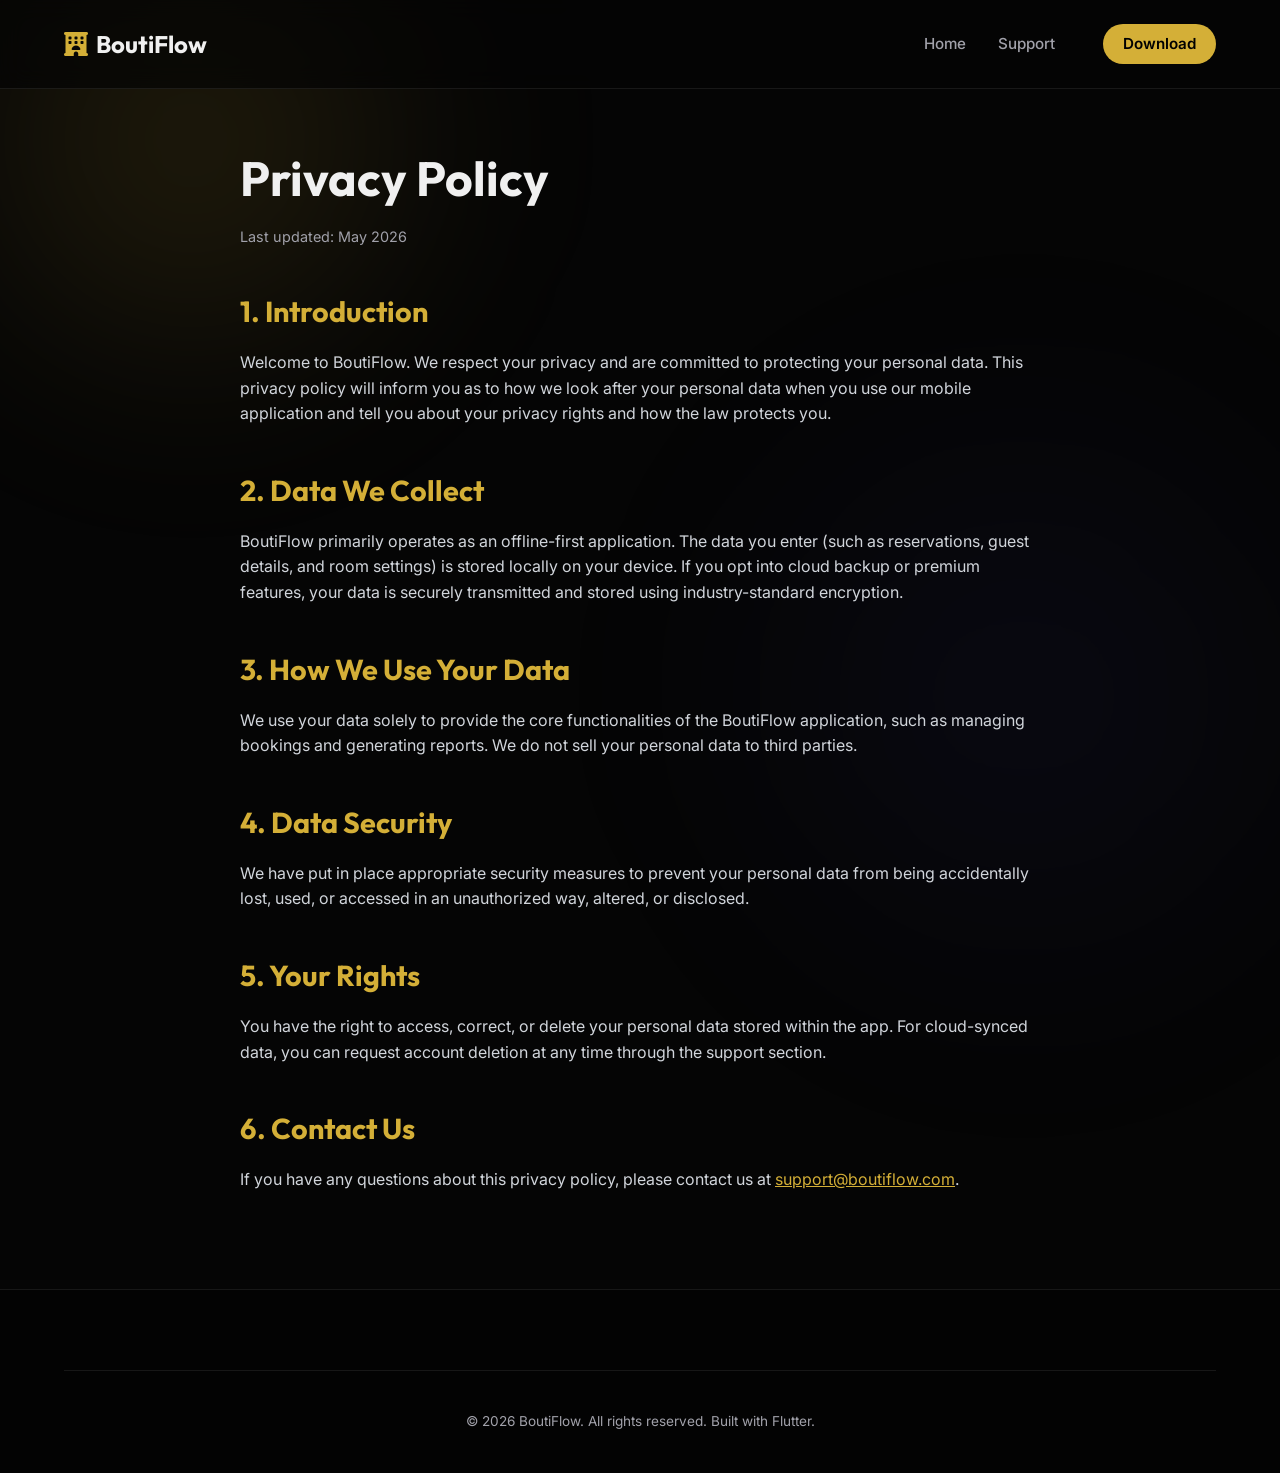
==== docs/privacy.html @ f064329c "Add website docs" ====
<!DOCTYPE html>
<html lang="en">
<head>
    <meta charset="UTF-8">
    <meta name="viewport" content="width=device-width, initial-scale=1.0">
    <title>Privacy Policy - BoutiFlow</title>
    <link rel="stylesheet" href="style.css">
    <link href="https://fonts.googleapis.com/css2?family=Inter:wght@400;500;600&family=Outfit:wght@500;700;800&display=swap" rel="stylesheet">
    <link rel="stylesheet" href="https://cdnjs.cloudflare.com/ajax/libs/font-awesome/6.4.0/css/all.min.css">
</head>
<body>
    <div class="bg-glow"></div>
    <div class="bg-glow-2"></div>

    <header>
        <div class="container">
            <a href="index.html" class="logo">
                <i class="fa-solid fa-hotel"></i>
                BoutiFlow
            </a>
            <nav>
                <a href="index.html">Home</a>
                <a href="support.html">Support</a>
                <a href="#" class="btn btn-primary" style="padding: 8px 20px; margin-left: 16px;">Download</a>
            </nav>
        </div>
    </header>

    <main class="legal-content">
        <h1>Privacy Policy</h1>
        <p class="last-updated">Last updated: May 2026</p>
        
        <h2>1. Introduction</h2>
        <p>Welcome to BoutiFlow. We respect your privacy and are committed to protecting your personal data. This privacy policy will inform you as to how we look after your personal data when you use our mobile application and tell you about your privacy rights and how the law protects you.</p>

        <h2>2. Data We Collect</h2>
        <p>BoutiFlow primarily operates as an offline-first application. The data you enter (such as reservations, guest details, and room settings) is stored locally on your device. If you opt into cloud backup or premium features, your data is securely transmitted and stored using industry-standard encryption.</p>

        <h2>3. How We Use Your Data</h2>
        <p>We use your data solely to provide the core functionalities of the BoutiFlow application, such as managing bookings and generating reports. We do not sell your personal data to third parties.</p>

        <h2>4. Data Security</h2>
        <p>We have put in place appropriate security measures to prevent your personal data from being accidentally lost, used, or accessed in an unauthorized way, altered, or disclosed.</p>

        <h2>5. Your Rights</h2>
        <p>You have the right to access, correct, or delete your personal data stored within the app. For cloud-synced data, you can request account deletion at any time through the support section.</p>

        <h2>6. Contact Us</h2>
        <p>If you have any questions about this privacy policy, please contact us at <a href="mailto:support@boutiflow.com" style="color:var(--accent-primary);">support@boutiflow.com</a>.</p>
    </main>

    <footer>
        <div class="container">
            <div class="copyright">
                &copy; 2026 BoutiFlow. All rights reserved. Built with Flutter.
            </div>
        </div>
    </footer>
</body>
</html>
---- docs/style.css ----
:root {
    --bg-color: #050505;
    --text-main: #f0f0f0;
    --text-muted: #a1a1aa;
    --accent-primary: #d4af37; /* Gold */
    --accent-secondary: #e2c058;
    --glass-bg: rgba(255, 255, 255, 0.03);
    --glass-border: rgba(255, 255, 255, 0.08);
    --glass-hover: rgba(255, 255, 255, 0.06);
}

* {
    margin: 0;
    padding: 0;
    box-sizing: border-box;
}

body {
    font-family: 'Inter', -apple-system, BlinkMacSystemFont, sans-serif;
    background-color: var(--bg-color);
    color: var(--text-main);
    line-height: 1.6;
    overflow-x: hidden;
}

/* Background Gradients */
.bg-glow {
    position: fixed;
    top: -20%;
    left: -10%;
    width: 50vw;
    height: 50vw;
    background: radial-gradient(circle, rgba(212, 175, 55, 0.15) 0%, rgba(5, 5, 5, 0) 70%);
    z-index: -1;
    filter: blur(80px);
}

.bg-glow-2 {
    position: fixed;
    bottom: -20%;
    right: -10%;
    width: 60vw;
    height: 60vw;
    background: radial-gradient(circle, rgba(50, 50, 150, 0.1) 0%, rgba(5, 5, 5, 0) 70%);
    z-index: -1;
    filter: blur(80px);
}

.container {
    max-width: 1200px;
    margin: 0 auto;
    padding: 0 24px;
}

/* Header */
header {
    padding: 24px 0;
    position: fixed;
    width: 100%;
    top: 0;
    z-index: 100;
    backdrop-filter: blur(12px);
    -webkit-backdrop-filter: blur(12px);
    border-bottom: 1px solid var(--glass-border);
    background: rgba(5, 5, 5, 0.7);
}

header .container {
    display: flex;
    justify-content: space-between;
    align-items: center;
}

.logo {
    font-family: 'Outfit', sans-serif;
    font-size: 1.5rem;
    font-weight: 700;
    color: var(--text-main);
    display: flex;
    align-items: center;
    gap: 8px;
    text-decoration: none;
}

.logo i {
    color: var(--accent-primary);
}

nav {
    display: flex;
    align-items: center;
    gap: 32px;
}

nav a {
    color: var(--text-muted);
    text-decoration: none;
    font-size: 0.95rem;
    font-weight: 500;
    transition: color 0.2s ease;
}

nav a:hover {
    color: var(--text-main);
}

/* Buttons */
.btn {
    display: inline-flex;
    align-items: center;
    justify-content: center;
    padding: 12px 28px;
    border-radius: 99px;
    font-weight: 600;
    font-size: 0.95rem;
    text-decoration: none;
    transition: all 0.3s ease;
    cursor: pointer;
}

.btn-primary {
    background: var(--accent-primary);
    color: #000;
}

.btn-primary:hover {
    background: var(--accent-secondary);
    transform: translateY(-2px);
    box-shadow: 0 10px 20px rgba(212, 175, 55, 0.2);
}

.btn-secondary {
    background: var(--glass-bg);
    color: var(--text-main);
    border: 1px solid var(--glass-border);
}

.btn-secondary:hover {
    background: var(--glass-hover);
    border-color: var(--accent-primary);
    transform: translateY(-2px);
}

/* Hero Section */
.hero {
    padding: 180px 0 100px;
    text-align: center;
}

.hero h1 {
    font-family: 'Outfit', sans-serif;
    font-size: 4.5rem;
    line-height: 1.1;
    font-weight: 800;
    margin-bottom: 24px;
    letter-spacing: -0.02em;
}

.hero h1 span {
    background: linear-gradient(to right, var(--text-main), var(--accent-primary));
    -webkit-background-clip: text;
    -webkit-text-fill-color: transparent;
}

.hero p {
    font-size: 1.25rem;
    color: var(--text-muted);
    max-width: 600px;
    margin: 0 auto 40px;
}

.cta-buttons {
    display: flex;
    gap: 16px;
    justify-content: center;
    margin-bottom: 80px;
}

/* Stats */
.stats {
    padding: 40px 0;
    border-top: 1px solid var(--glass-border);
    border-bottom: 1px solid var(--glass-border);
    background: var(--glass-bg);
}

.stats-grid {
    display: grid;
    grid-template-columns: repeat(3, 1fr);
    text-align: center;
    gap: 20px;
}

.stat-item h4 {
    font-family: 'Outfit', sans-serif;
    font-size: 2.5rem;
    font-weight: 700;
    color: var(--accent-primary);
    margin-bottom: 4px;
}

.stat-item p {
    color: var(--text-muted);
    font-weight: 500;
}

/* Features */
.features {
    padding: 120px 0;
}

.features h2 {
    font-family: 'Outfit', sans-serif;
    font-size: 3rem;
    text-align: center;
    margin-bottom: 16px;
}

.feature-grid {
    display: grid;
    grid-template-columns: repeat(auto-fit, minmax(320px, 1fr));
    gap: 24px;
    margin-top: 60px;
}

.feature-card {
    background: var(--glass-bg);
    border: 1px solid var(--glass-border);
    border-radius: 24px;
    padding: 40px 32px;
    transition: all 0.3s ease;
}

.feature-card:hover {
    transform: translateY(-5px);
    border-color: rgba(212, 175, 55, 0.4);
    background: var(--glass-hover);
}

.feature-icon {
    width: 56px;
    height: 56px;
    border-radius: 16px;
    background: rgba(212, 175, 55, 0.1);
    color: var(--accent-primary);
    display: flex;
    align-items: center;
    justify-content: center;
    font-size: 24px;
    margin-bottom: 24px;
}

.feature-card h3 {
    font-family: 'Outfit', sans-serif;
    font-size: 1.5rem;
    margin-bottom: 12px;
}

.feature-card p {
    color: var(--text-muted);
    font-size: 0.95rem;
}

/* Footer */
footer {
    border-top: 1px solid var(--glass-border);
    padding: 80px 0 40px;
    background: rgba(0, 0, 0, 0.3);
}

.footer-content {
    display: grid;
    grid-template-columns: 2fr 1fr 1fr 1fr;
    gap: 40px;
    margin-bottom: 60px;
}

.footer-brand p {
    color: var(--text-muted);
    margin-top: 16px;
    font-size: 0.9rem;
    max-width: 300px;
}

.footer-links h4 {
    font-family: 'Outfit', sans-serif;
    margin-bottom: 20px;
    font-size: 1.1rem;
}

.footer-links ul {
    list-style: none;
}

.footer-links li {
    margin-bottom: 12px;
}

.footer-links a {
    color: var(--text-muted);
    text-decoration: none;
    transition: color 0.2s;
    font-size: 0.9rem;
}

.footer-links a:hover {
    color: var(--text-main);
}

.copyright {
    text-align: center;
    color: var(--text-muted);
    font-size: 0.85rem;
    padding-top: 40px;
    border-top: 1px solid var(--glass-border);
}

/* Legal Pages Styling */
.legal-content {
    padding: 140px 0 80px;
    max-width: 800px;
    margin: 0 auto;
}

.legal-content h1 {
    font-family: 'Outfit', sans-serif;
    font-size: 3rem;
    margin-bottom: 8px;
}

.legal-content .last-updated {
    color: var(--text-muted);
    margin-bottom: 40px;
    font-size: 0.9rem;
}

.legal-content h2 {
    font-family: 'Outfit', sans-serif;
    font-size: 1.8rem;
    margin: 40px 0 16px;
    color: var(--accent-primary);
}

.legal-content p {
    color: #d1d5db;
    margin-bottom: 16px;
}

.faq-item {
    background: var(--glass-bg);
    border: 1px solid var(--glass-border);
    border-radius: 16px;
    padding: 24px;
    margin-bottom: 16px;
}

.faq-item h3 {
    font-family: 'Outfit', sans-serif;
    font-size: 1.2rem;
    margin-bottom: 8px;
    color: var(--text-main);
}

.contact-box {
    background: linear-gradient(145deg, rgba(212,175,55,0.1) 0%, rgba(0,0,0,0) 100%);
    border: 1px solid var(--glass-border);
    border-radius: 24px;
    padding: 40px;
    text-align: center;
    margin-top: 60px;
}

.contact-box h2 {
    margin: 0 0 16px;
}

/* Responsive */
@media (max-width: 768px) {
    .hero h1 { font-size: 3rem; }
    .stats-grid { grid-template-columns: 1fr; gap: 40px; }
    .footer-content { grid-template-columns: 1fr 1fr; }
    .cta-buttons { flex-direction: column; padding: 0 20px; }
}
@media (max-width: 480px) {
    .footer-content { grid-template-columns: 1fr; }
    nav { display: none; } /* Add a hamburger menu for real app */
}
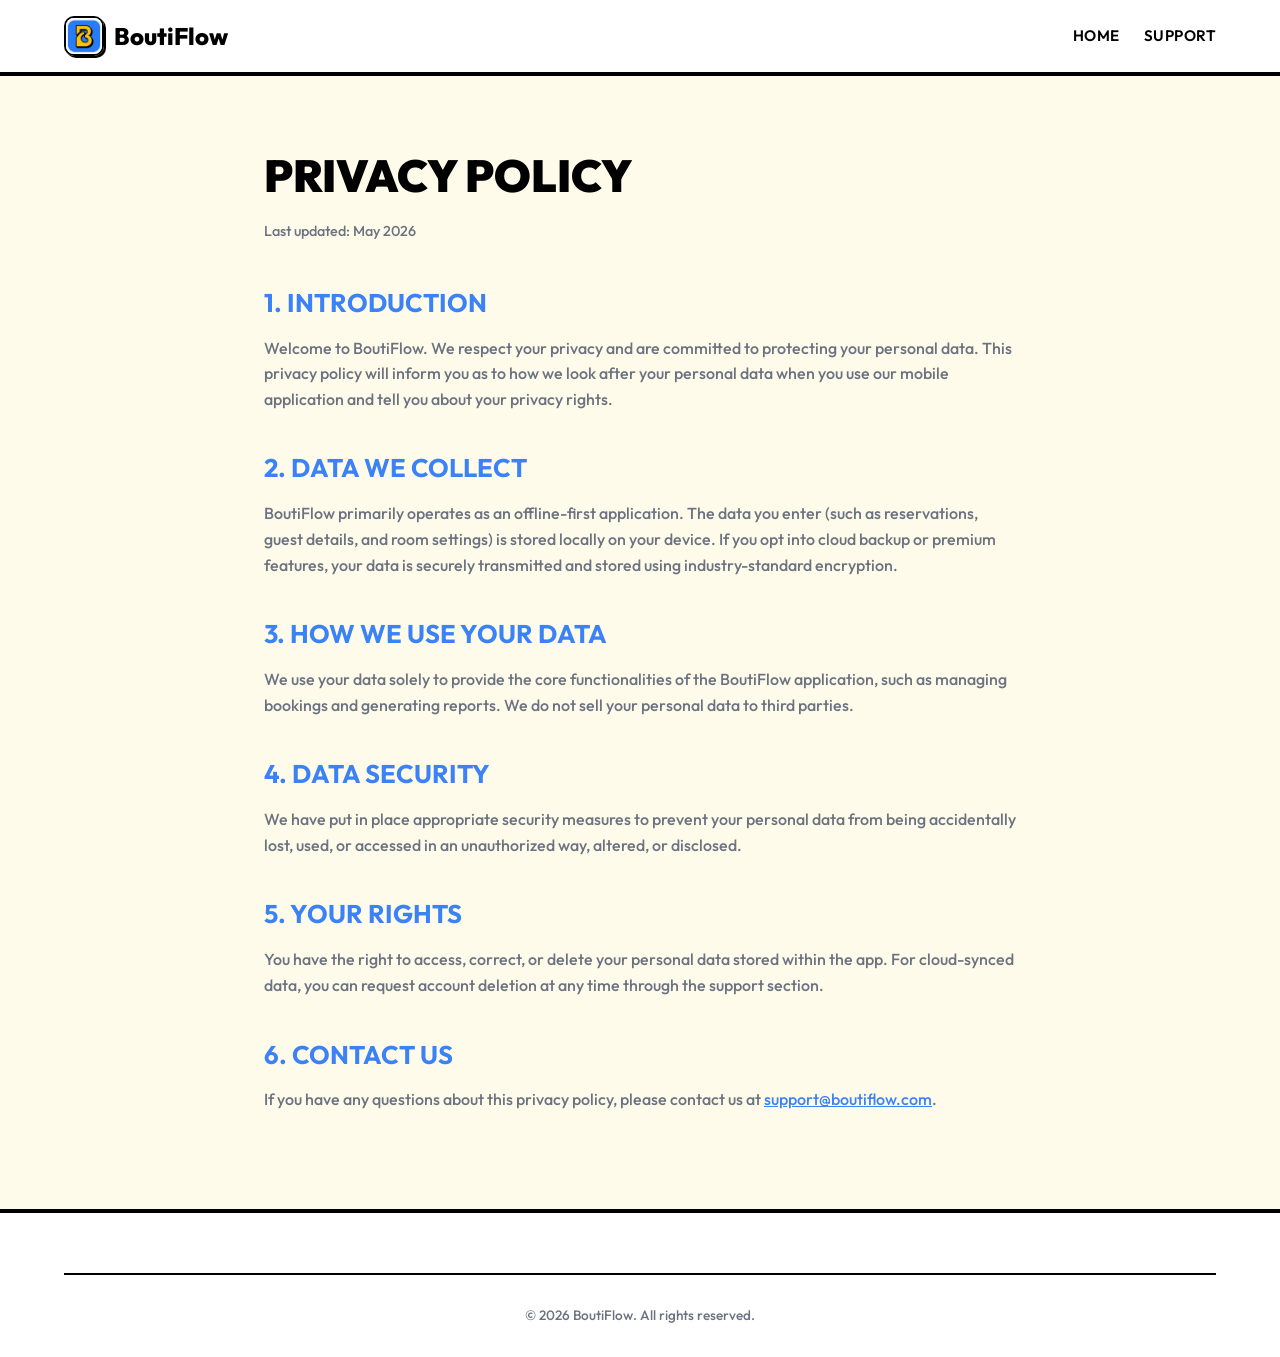
==== commit 91e3730b: "Neo Brutalist website with multi-language & app icon" ====
--- a/docs/privacy.html
+++ b/docs/privacy.html
@@ -5,55 +5,38 @@
     <meta name="viewport" content="width=device-width, initial-scale=1.0">
     <title>Privacy Policy - BoutiFlow</title>
     <link rel="stylesheet" href="style.css">
-    <link href="https://fonts.googleapis.com/css2?family=Inter:wght@400;500;600&family=Outfit:wght@500;700;800&display=swap" rel="stylesheet">
+    <link href="https://fonts.googleapis.com/css2?family=Outfit:wght@400;500;600;700;800;900&display=swap" rel="stylesheet">
     <link rel="stylesheet" href="https://cdnjs.cloudflare.com/ajax/libs/font-awesome/6.4.0/css/all.min.css">
 </head>
 <body>
-    <div class="bg-glow"></div>
-    <div class="bg-glow-2"></div>
-
     <header>
         <div class="container">
-            <a href="index.html" class="logo">
-                <i class="fa-solid fa-hotel"></i>
-                BoutiFlow
-            </a>
+            <a href="index.html" class="logo"><img src="app-icon.png" alt="BoutiFlow"> BoutiFlow</a>
             <nav>
                 <a href="index.html">Home</a>
                 <a href="support.html">Support</a>
-                <a href="#" class="btn btn-primary" style="padding: 8px 20px; margin-left: 16px;">Download</a>
             </nav>
         </div>
     </header>
-
     <main class="legal-content">
         <h1>Privacy Policy</h1>
         <p class="last-updated">Last updated: May 2026</p>
-        
         <h2>1. Introduction</h2>
-        <p>Welcome to BoutiFlow. We respect your privacy and are committed to protecting your personal data. This privacy policy will inform you as to how we look after your personal data when you use our mobile application and tell you about your privacy rights and how the law protects you.</p>
-
+        <p>Welcome to BoutiFlow. We respect your privacy and are committed to protecting your personal data. This privacy policy will inform you as to how we look after your personal data when you use our mobile application and tell you about your privacy rights.</p>
         <h2>2. Data We Collect</h2>
         <p>BoutiFlow primarily operates as an offline-first application. The data you enter (such as reservations, guest details, and room settings) is stored locally on your device. If you opt into cloud backup or premium features, your data is securely transmitted and stored using industry-standard encryption.</p>
-
         <h2>3. How We Use Your Data</h2>
         <p>We use your data solely to provide the core functionalities of the BoutiFlow application, such as managing bookings and generating reports. We do not sell your personal data to third parties.</p>
-
         <h2>4. Data Security</h2>
         <p>We have put in place appropriate security measures to prevent your personal data from being accidentally lost, used, or accessed in an unauthorized way, altered, or disclosed.</p>
-
         <h2>5. Your Rights</h2>
         <p>You have the right to access, correct, or delete your personal data stored within the app. For cloud-synced data, you can request account deletion at any time through the support section.</p>
-
         <h2>6. Contact Us</h2>
-        <p>If you have any questions about this privacy policy, please contact us at <a href="mailto:support@boutiflow.com" style="color:var(--accent-primary);">support@boutiflow.com</a>.</p>
+        <p>If you have any questions about this privacy policy, please contact us at <a href="mailto:support@boutiflow.com">support@boutiflow.com</a>.</p>
     </main>
-
     <footer>
         <div class="container">
-            <div class="copyright">
-                &copy; 2026 BoutiFlow. All rights reserved. Built with Flutter.
-            </div>
+            <div class="copyright">&copy; 2026 BoutiFlow. All rights reserved.</div>
         </div>
     </footer>
 </body>
--- a/docs/style.css
+++ b/docs/style.css
@@ -1,68 +1,43 @@
 :root {
-    --bg-color: #050505;
-    --text-main: #f0f0f0;
-    --text-muted: #a1a1aa;
-    --accent-primary: #d4af37; /* Gold */
-    --accent-secondary: #e2c058;
-    --glass-bg: rgba(255, 255, 255, 0.03);
-    --glass-border: rgba(255, 255, 255, 0.08);
-    --glass-hover: rgba(255, 255, 255, 0.06);
-}
-
-* {
-    margin: 0;
-    padding: 0;
-    box-sizing: border-box;
-}
+    --bg-cream: #FFFBEB;
+    --text-black: #000000;
+    --text-grey: #6B7280;
+    --white: #FFFFFF;
+    --blue: #3B82F6;
+    --red: #EF4444;
+    --green: #22C55E;
+    --purple: #A855F7;
+    --yellow: #FCD34D;
+    --orange: #F97316;
+    --pink: #EC4899;
+    --cyan: #06B6D4;
+    --border-width: 4px;
+    --border-radius: 16px;
+    --shadow: 4px 4px 0px #000;
+    --shadow-small: 2px 2px 0px #000;
+}
+
+* { margin: 0; padding: 0; box-sizing: border-box; }
 
 body {
-    font-family: 'Inter', -apple-system, BlinkMacSystemFont, sans-serif;
-    background-color: var(--bg-color);
-    color: var(--text-main);
+    font-family: 'Outfit', -apple-system, BlinkMacSystemFont, sans-serif;
+    background-color: var(--bg-cream);
+    color: var(--text-black);
     line-height: 1.6;
     overflow-x: hidden;
 }
 
-/* Background Gradients */
-.bg-glow {
-    position: fixed;
-    top: -20%;
-    left: -10%;
-    width: 50vw;
-    height: 50vw;
-    background: radial-gradient(circle, rgba(212, 175, 55, 0.15) 0%, rgba(5, 5, 5, 0) 70%);
-    z-index: -1;
-    filter: blur(80px);
-}
-
-.bg-glow-2 {
-    position: fixed;
-    bottom: -20%;
-    right: -10%;
-    width: 60vw;
-    height: 60vw;
-    background: radial-gradient(circle, rgba(50, 50, 150, 0.1) 0%, rgba(5, 5, 5, 0) 70%);
-    z-index: -1;
-    filter: blur(80px);
-}
-
-.container {
-    max-width: 1200px;
-    margin: 0 auto;
-    padding: 0 24px;
-}
+.container { max-width: 1200px; margin: 0 auto; padding: 0 24px; }
 
 /* Header */
 header {
-    padding: 24px 0;
+    padding: 16px 0;
     position: fixed;
     width: 100%;
     top: 0;
     z-index: 100;
-    backdrop-filter: blur(12px);
-    -webkit-backdrop-filter: blur(12px);
-    border-bottom: 1px solid var(--glass-border);
-    background: rgba(5, 5, 5, 0.7);
+    background: var(--white);
+    border-bottom: var(--border-width) solid var(--text-black);
 }
 
 header .container {
@@ -74,34 +49,61 @@
 .logo {
     font-family: 'Outfit', sans-serif;
     font-size: 1.5rem;
-    font-weight: 700;
-    color: var(--text-main);
+    font-weight: 800;
+    color: var(--text-black);
     display: flex;
     align-items: center;
-    gap: 8px;
+    gap: 10px;
     text-decoration: none;
 }
 
-.logo i {
-    color: var(--accent-primary);
-}
-
-nav {
-    display: flex;
-    align-items: center;
-    gap: 32px;
-}
+.logo img {
+    width: 40px;
+    height: 40px;
+    border-radius: 10px;
+    border: 2px solid var(--text-black);
+    box-shadow: var(--shadow-small);
+}
+
+nav { display: flex; align-items: center; gap: 24px; }
 
 nav a {
-    color: var(--text-muted);
+    color: var(--text-black);
     text-decoration: none;
     font-size: 0.95rem;
-    font-weight: 500;
-    transition: color 0.2s ease;
-}
-
-nav a:hover {
-    color: var(--text-main);
+    font-weight: 600;
+    text-transform: uppercase;
+    letter-spacing: 0.5px;
+    transition: color 0.2s;
+}
+
+nav a:hover { color: var(--blue); }
+
+.lang-switcher {
+    display: flex;
+    gap: 6px;
+    align-items: center;
+}
+
+.lang-switcher button {
+    background: var(--white);
+    border: 2px solid var(--text-black);
+    border-radius: 8px;
+    padding: 4px 10px;
+    font-family: 'Outfit', sans-serif;
+    font-weight: 700;
+    font-size: 0.75rem;
+    cursor: pointer;
+    transition: all 0.2s;
+    text-transform: uppercase;
+}
+
+.lang-switcher button:hover,
+.lang-switcher button.active {
+    background: var(--blue);
+    color: var(--white);
+    box-shadow: var(--shadow-small);
+    transform: translate(-1px, -1px);
 }
 
 /* Buttons */
@@ -109,79 +111,81 @@
     display: inline-flex;
     align-items: center;
     justify-content: center;
-    padding: 12px 28px;
-    border-radius: 99px;
-    font-weight: 600;
-    font-size: 0.95rem;
+    padding: 14px 28px;
+    border-radius: var(--border-radius);
+    font-weight: 700;
+    font-size: 1rem;
     text-decoration: none;
-    transition: all 0.3s ease;
+    text-transform: uppercase;
+    letter-spacing: 0.5px;
+    border: var(--border-width) solid var(--text-black);
+    box-shadow: var(--shadow);
+    transition: all 0.15s ease;
     cursor: pointer;
 }
 
-.btn-primary {
-    background: var(--accent-primary);
-    color: #000;
-}
-
-.btn-primary:hover {
-    background: var(--accent-secondary);
-    transform: translateY(-2px);
-    box-shadow: 0 10px 20px rgba(212, 175, 55, 0.2);
-}
-
-.btn-secondary {
-    background: var(--glass-bg);
-    color: var(--text-main);
-    border: 1px solid var(--glass-border);
-}
-
-.btn-secondary:hover {
-    background: var(--glass-hover);
-    border-color: var(--accent-primary);
-    transform: translateY(-2px);
-}
+.btn:hover {
+    transform: translate(-2px, -2px);
+    box-shadow: 6px 6px 0px #000;
+}
+
+.btn:active {
+    transform: translate(2px, 2px);
+    box-shadow: 0px 0px 0px #000;
+}
+
+.btn-primary { background: var(--blue); color: var(--white); }
+.btn-secondary { background: var(--green); color: var(--white); }
+.btn-yellow { background: var(--yellow); color: var(--text-black); }
 
 /* Hero Section */
 .hero {
-    padding: 180px 0 100px;
-    text-align: center;
+    padding: 160px 0 80px;
+    text-align: center;
+}
+
+.hero-icon {
+    width: 120px;
+    height: 120px;
+    border-radius: 28px;
+    border: var(--border-width) solid var(--text-black);
+    box-shadow: var(--shadow);
+    margin: 0 auto 32px;
 }
 
 .hero h1 {
     font-family: 'Outfit', sans-serif;
-    font-size: 4.5rem;
+    font-size: 4rem;
     line-height: 1.1;
-    font-weight: 800;
-    margin-bottom: 24px;
-    letter-spacing: -0.02em;
-}
-
-.hero h1 span {
-    background: linear-gradient(to right, var(--text-main), var(--accent-primary));
-    -webkit-background-clip: text;
-    -webkit-text-fill-color: transparent;
-}
+    font-weight: 900;
+    margin-bottom: 20px;
+    text-transform: uppercase;
+}
+
+.hero h1 span { color: var(--blue); }
 
 .hero p {
-    font-size: 1.25rem;
-    color: var(--text-muted);
-    max-width: 600px;
+    font-size: 1.2rem;
+    color: var(--text-grey);
+    max-width: 560px;
     margin: 0 auto 40px;
+    font-weight: 500;
 }
 
 .cta-buttons {
     display: flex;
     gap: 16px;
     justify-content: center;
-    margin-bottom: 80px;
+    flex-wrap: wrap;
+    margin-bottom: 60px;
 }
 
 /* Stats */
 .stats {
     padding: 40px 0;
-    border-top: 1px solid var(--glass-border);
-    border-bottom: 1px solid var(--glass-border);
-    background: var(--glass-bg);
+    border-top: var(--border-width) solid var(--text-black);
+    border-bottom: var(--border-width) solid var(--text-black);
+    background: var(--white);
 }
 
 .stats-grid {
@@ -194,194 +198,203 @@
 .stat-item h4 {
     font-family: 'Outfit', sans-serif;
     font-size: 2.5rem;
-    font-weight: 700;
-    color: var(--accent-primary);
+    font-weight: 900;
     margin-bottom: 4px;
 }
 
-.stat-item p {
-    color: var(--text-muted);
+.stat-item:nth-child(1) h4 { color: var(--blue); }
+.stat-item:nth-child(2) h4 { color: var(--green); }
+.stat-item:nth-child(3) h4 { color: var(--purple); }
+
+.stat-item p { color: var(--text-grey); font-weight: 600; text-transform: uppercase; letter-spacing: 1px; font-size: 0.85rem; }
+
+/* Features */
+.features { padding: 100px 0; }
+
+.features h2 {
+    font-family: 'Outfit', sans-serif;
+    font-size: 2.8rem;
+    text-align: center;
+    margin-bottom: 16px;
+    text-transform: uppercase;
+    font-weight: 900;
+}
+
+.features > .container > p {
+    text-align: center;
+    max-width: 600px;
+    margin: 0 auto 60px;
+    color: var(--text-grey);
     font-weight: 500;
-}
-
-/* Features */
-.features {
-    padding: 120px 0;
-}
-
-.features h2 {
-    font-family: 'Outfit', sans-serif;
-    font-size: 3rem;
-    text-align: center;
-    margin-bottom: 16px;
 }
 
 .feature-grid {
     display: grid;
     grid-template-columns: repeat(auto-fit, minmax(320px, 1fr));
     gap: 24px;
-    margin-top: 60px;
 }
 
 .feature-card {
-    background: var(--glass-bg);
-    border: 1px solid var(--glass-border);
-    border-radius: 24px;
-    padding: 40px 32px;
-    transition: all 0.3s ease;
+    background: var(--white);
+    border: var(--border-width) solid var(--text-black);
+    border-radius: var(--border-radius);
+    padding: 32px 28px;
+    box-shadow: var(--shadow);
+    transition: all 0.2s ease;
 }
 
 .feature-card:hover {
-    transform: translateY(-5px);
-    border-color: rgba(212, 175, 55, 0.4);
-    background: var(--glass-hover);
+    transform: translate(-3px, -3px);
+    box-shadow: 7px 7px 0px #000;
 }
 
 .feature-icon {
     width: 56px;
     height: 56px;
-    border-radius: 16px;
-    background: rgba(212, 175, 55, 0.1);
-    color: var(--accent-primary);
+    border-radius: 14px;
     display: flex;
     align-items: center;
     justify-content: center;
     font-size: 24px;
-    margin-bottom: 24px;
-}
+    margin-bottom: 20px;
+    border: 3px solid var(--text-black);
+    box-shadow: var(--shadow-small);
+    color: var(--white);
+}
+
+.feature-card:nth-child(1) .feature-icon { background: var(--blue); }
+.feature-card:nth-child(2) .feature-icon { background: var(--orange); }
+.feature-card:nth-child(3) .feature-icon { background: var(--purple); }
+.feature-card:nth-child(4) .feature-icon { background: var(--green); }
+.feature-card:nth-child(5) .feature-icon { background: var(--red); }
+.feature-card:nth-child(6) .feature-icon { background: var(--cyan); }
 
 .feature-card h3 {
     font-family: 'Outfit', sans-serif;
-    font-size: 1.5rem;
-    margin-bottom: 12px;
-}
-
-.feature-card p {
-    color: var(--text-muted);
-    font-size: 0.95rem;
-}
+    font-size: 1.4rem;
+    margin-bottom: 10px;
+    font-weight: 700;
+    text-transform: uppercase;
+}
+
+.feature-card p { color: var(--text-grey); font-size: 0.95rem; font-weight: 500; }
 
 /* Footer */
 footer {
-    border-top: 1px solid var(--glass-border);
-    padding: 80px 0 40px;
-    background: rgba(0, 0, 0, 0.3);
+    border-top: var(--border-width) solid var(--text-black);
+    padding: 60px 0 30px;
+    background: var(--white);
 }
 
 .footer-content {
     display: grid;
     grid-template-columns: 2fr 1fr 1fr 1fr;
     gap: 40px;
-    margin-bottom: 60px;
-}
-
-.footer-brand p {
-    color: var(--text-muted);
-    margin-top: 16px;
-    font-size: 0.9rem;
-    max-width: 300px;
-}
+    margin-bottom: 40px;
+}
+
+.footer-brand p { color: var(--text-grey); margin-top: 16px; font-size: 0.9rem; max-width: 300px; font-weight: 500; }
 
 .footer-links h4 {
     font-family: 'Outfit', sans-serif;
-    margin-bottom: 20px;
-    font-size: 1.1rem;
-}
-
-.footer-links ul {
-    list-style: none;
-}
-
-.footer-links li {
-    margin-bottom: 12px;
-}
+    margin-bottom: 16px;
+    font-size: 1rem;
+    font-weight: 700;
+    text-transform: uppercase;
+}
+
+.footer-links ul { list-style: none; }
+.footer-links li { margin-bottom: 10px; }
 
 .footer-links a {
-    color: var(--text-muted);
+    color: var(--text-grey);
     text-decoration: none;
     transition: color 0.2s;
     font-size: 0.9rem;
-}
-
-.footer-links a:hover {
-    color: var(--text-main);
-}
+    font-weight: 500;
+}
+
+.footer-links a:hover { color: var(--blue); }
 
 .copyright {
     text-align: center;
-    color: var(--text-muted);
+    color: var(--text-grey);
     font-size: 0.85rem;
-    padding-top: 40px;
-    border-top: 1px solid var(--glass-border);
-}
-
-/* Legal Pages Styling */
+    padding-top: 30px;
+    border-top: 2px solid var(--text-black);
+    font-weight: 500;
+}
+
+/* Legal Pages */
 .legal-content {
-    padding: 140px 0 80px;
+    padding: 140px 24px 80px;
     max-width: 800px;
     margin: 0 auto;
 }
 
 .legal-content h1 {
     font-family: 'Outfit', sans-serif;
-    font-size: 3rem;
+    font-size: 2.8rem;
     margin-bottom: 8px;
-}
-
-.legal-content .last-updated {
-    color: var(--text-muted);
-    margin-bottom: 40px;
-    font-size: 0.9rem;
-}
+    text-transform: uppercase;
+    font-weight: 900;
+}
+
+.legal-content .last-updated { color: var(--text-grey); margin-bottom: 40px; font-size: 0.9rem; font-weight: 500; }
 
 .legal-content h2 {
     font-family: 'Outfit', sans-serif;
-    font-size: 1.8rem;
-    margin: 40px 0 16px;
-    color: var(--accent-primary);
-}
-
-.legal-content p {
-    color: #d1d5db;
-    margin-bottom: 16px;
-}
+    font-size: 1.6rem;
+    margin: 36px 0 12px;
+    color: var(--blue);
+    font-weight: 700;
+    text-transform: uppercase;
+}
+
+.legal-content p { color: var(--text-grey); margin-bottom: 16px; font-weight: 500; }
+.legal-content a { color: var(--blue); text-decoration: underline; }
 
 .faq-item {
-    background: var(--glass-bg);
-    border: 1px solid var(--glass-border);
-    border-radius: 16px;
+    background: var(--white);
+    border: var(--border-width) solid var(--text-black);
+    border-radius: var(--border-radius);
     padding: 24px;
     margin-bottom: 16px;
+    box-shadow: var(--shadow-small);
 }
 
 .faq-item h3 {
     font-family: 'Outfit', sans-serif;
-    font-size: 1.2rem;
+    font-size: 1.1rem;
     margin-bottom: 8px;
-    color: var(--text-main);
+    font-weight: 700;
 }
 
 .contact-box {
-    background: linear-gradient(145deg, rgba(212,175,55,0.1) 0%, rgba(0,0,0,0) 100%);
-    border: 1px solid var(--glass-border);
-    border-radius: 24px;
+    background: var(--blue);
+    border: var(--border-width) solid var(--text-black);
+    border-radius: var(--border-radius);
     padding: 40px;
     text-align: center;
-    margin-top: 60px;
-}
-
-.contact-box h2 {
-    margin: 0 0 16px;
-}
+    margin-top: 48px;
+    box-shadow: var(--shadow);
+    color: var(--white);
+}
+
+.contact-box h2 { color: var(--white); margin: 0 0 12px; }
+.contact-box p { color: rgba(255,255,255,0.9); }
 
 /* Responsive */
 @media (max-width: 768px) {
-    .hero h1 { font-size: 3rem; }
-    .stats-grid { grid-template-columns: 1fr; gap: 40px; }
+    .hero h1 { font-size: 2.5rem; }
+    .stats-grid { grid-template-columns: 1fr; gap: 30px; }
     .footer-content { grid-template-columns: 1fr 1fr; }
     .cta-buttons { flex-direction: column; padding: 0 20px; }
-}
+    .feature-grid { grid-template-columns: 1fr; }
+    .lang-switcher { display: none; }
+}
+
 @media (max-width: 480px) {
     .footer-content { grid-template-columns: 1fr; }
-    nav { display: none; } /* Add a hamburger menu for real app */
+    nav a:not(.btn) { display: none; }
 }
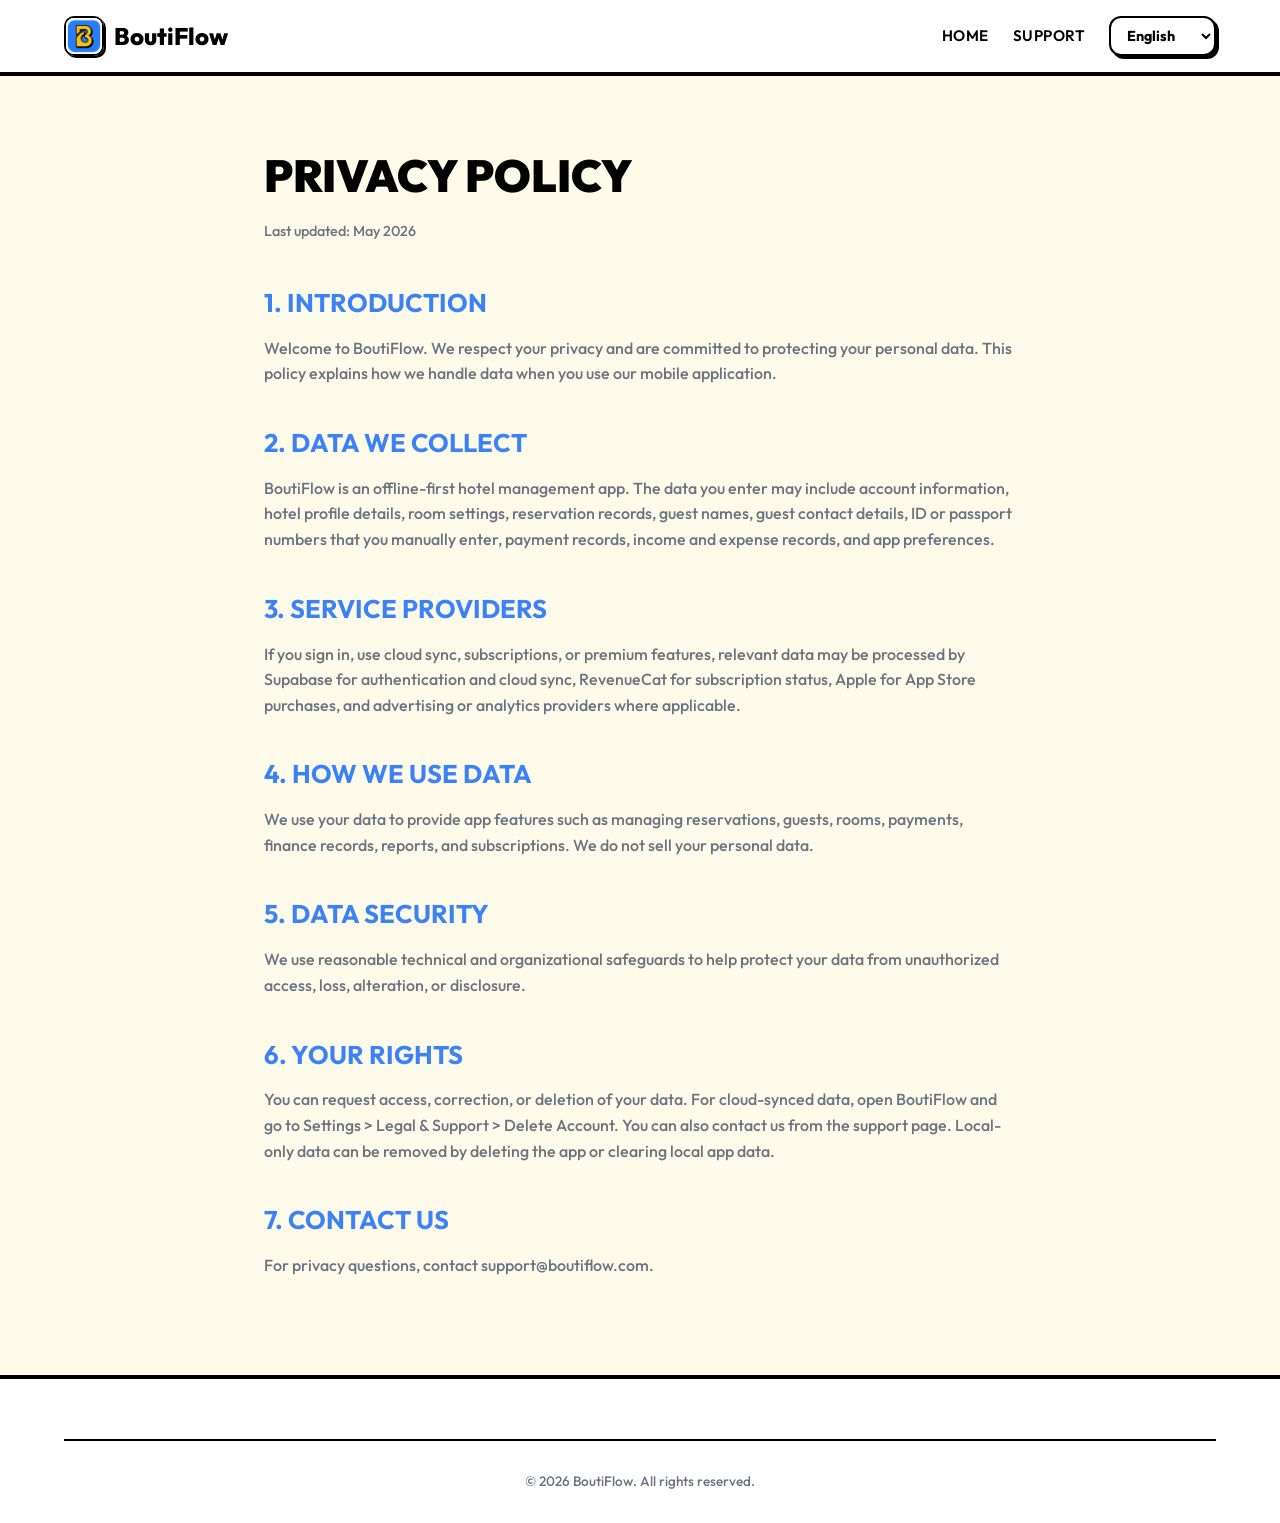
==== commit 18c8ff17: "Add localized legal pages" ====
--- a/docs/privacy.html
+++ b/docs/privacy.html
@@ -8,36 +8,30 @@
     <link href="https://fonts.googleapis.com/css2?family=Outfit:wght@400;500;600;700;800;900&display=swap" rel="stylesheet">
     <link rel="stylesheet" href="https://cdnjs.cloudflare.com/ajax/libs/font-awesome/6.4.0/css/all.min.css">
 </head>
-<body>
+<body data-legal-page="privacy">
     <header>
         <div class="container">
             <a href="index.html" class="logo"><img src="app-icon.png" alt="BoutiFlow"> BoutiFlow</a>
             <nav>
-                <a href="index.html">Home</a>
-                <a href="support.html">Support</a>
+                <a id="nav-home" href="index.html">Home</a>
+                <a id="nav-secondary" href="support.html">Support</a>
+                <select id="language-select" class="language-select" aria-label="Language"></select>
             </nav>
         </div>
     </header>
     <main class="legal-content">
-        <h1>Privacy Policy</h1>
-        <p class="last-updated">Last updated: May 2026</p>
-        <h2>1. Introduction</h2>
-        <p>Welcome to BoutiFlow. We respect your privacy and are committed to protecting your personal data. This privacy policy will inform you as to how we look after your personal data when you use our mobile application and tell you about your privacy rights.</p>
-        <h2>2. Data We Collect</h2>
-        <p>BoutiFlow primarily operates as an offline-first application. The data you enter (such as reservations, guest details, and room settings) is stored locally on your device. If you opt into cloud backup or premium features, your data is securely transmitted and stored using industry-standard encryption.</p>
-        <h2>3. How We Use Your Data</h2>
-        <p>We use your data solely to provide the core functionalities of the BoutiFlow application, such as managing bookings and generating reports. We do not sell your personal data to third parties.</p>
-        <h2>4. Data Security</h2>
-        <p>We have put in place appropriate security measures to prevent your personal data from being accidentally lost, used, or accessed in an unauthorized way, altered, or disclosed.</p>
-        <h2>5. Your Rights</h2>
-        <p>You have the right to access, correct, or delete your personal data stored within the app. For cloud-synced data, you can request account deletion at any time through the support section.</p>
-        <h2>6. Contact Us</h2>
-        <p>If you have any questions about this privacy policy, please contact us at <a href="mailto:support@boutiflow.com">support@boutiflow.com</a>.</p>
+        <h1 id="legal-title">Privacy Policy</h1>
+        <p id="legal-updated" class="last-updated">Last updated: May 2026</p>
+        <div id="legal-sections">
+            <h2>1. Introduction</h2>
+            <p>Welcome to BoutiFlow. We respect your privacy and are committed to protecting your personal data.</p>
+        </div>
     </main>
     <footer>
         <div class="container">
-            <div class="copyright">&copy; 2026 BoutiFlow. All rights reserved.</div>
+            <div id="copyright" class="copyright">&copy; 2026 BoutiFlow. All rights reserved.</div>
         </div>
     </footer>
+    <script src="legal_pages.js"></script>
 </body>
 </html>
--- a/docs/style.css
+++ b/docs/style.css
@@ -354,6 +354,16 @@
 .legal-content p { color: var(--text-grey); margin-bottom: 16px; font-weight: 500; }
 .legal-content a { color: var(--blue); text-decoration: underline; }
 
+.language-select {
+    border: 2px solid var(--text-black);
+    border-radius: 12px;
+    background: var(--white);
+    color: var(--text-black);
+    font: 700 0.9rem 'Outfit', sans-serif;
+    padding: 8px 12px;
+    box-shadow: 3px 3px 0 var(--text-black);
+}
+
 .faq-item {
     background: var(--white);
     border: var(--border-width) solid var(--text-black);
@@ -397,4 +407,5 @@
 @media (max-width: 480px) {
     .footer-content { grid-template-columns: 1fr; }
     nav a:not(.btn) { display: none; }
-}+    .language-select { max-width: 130px; }
+}
